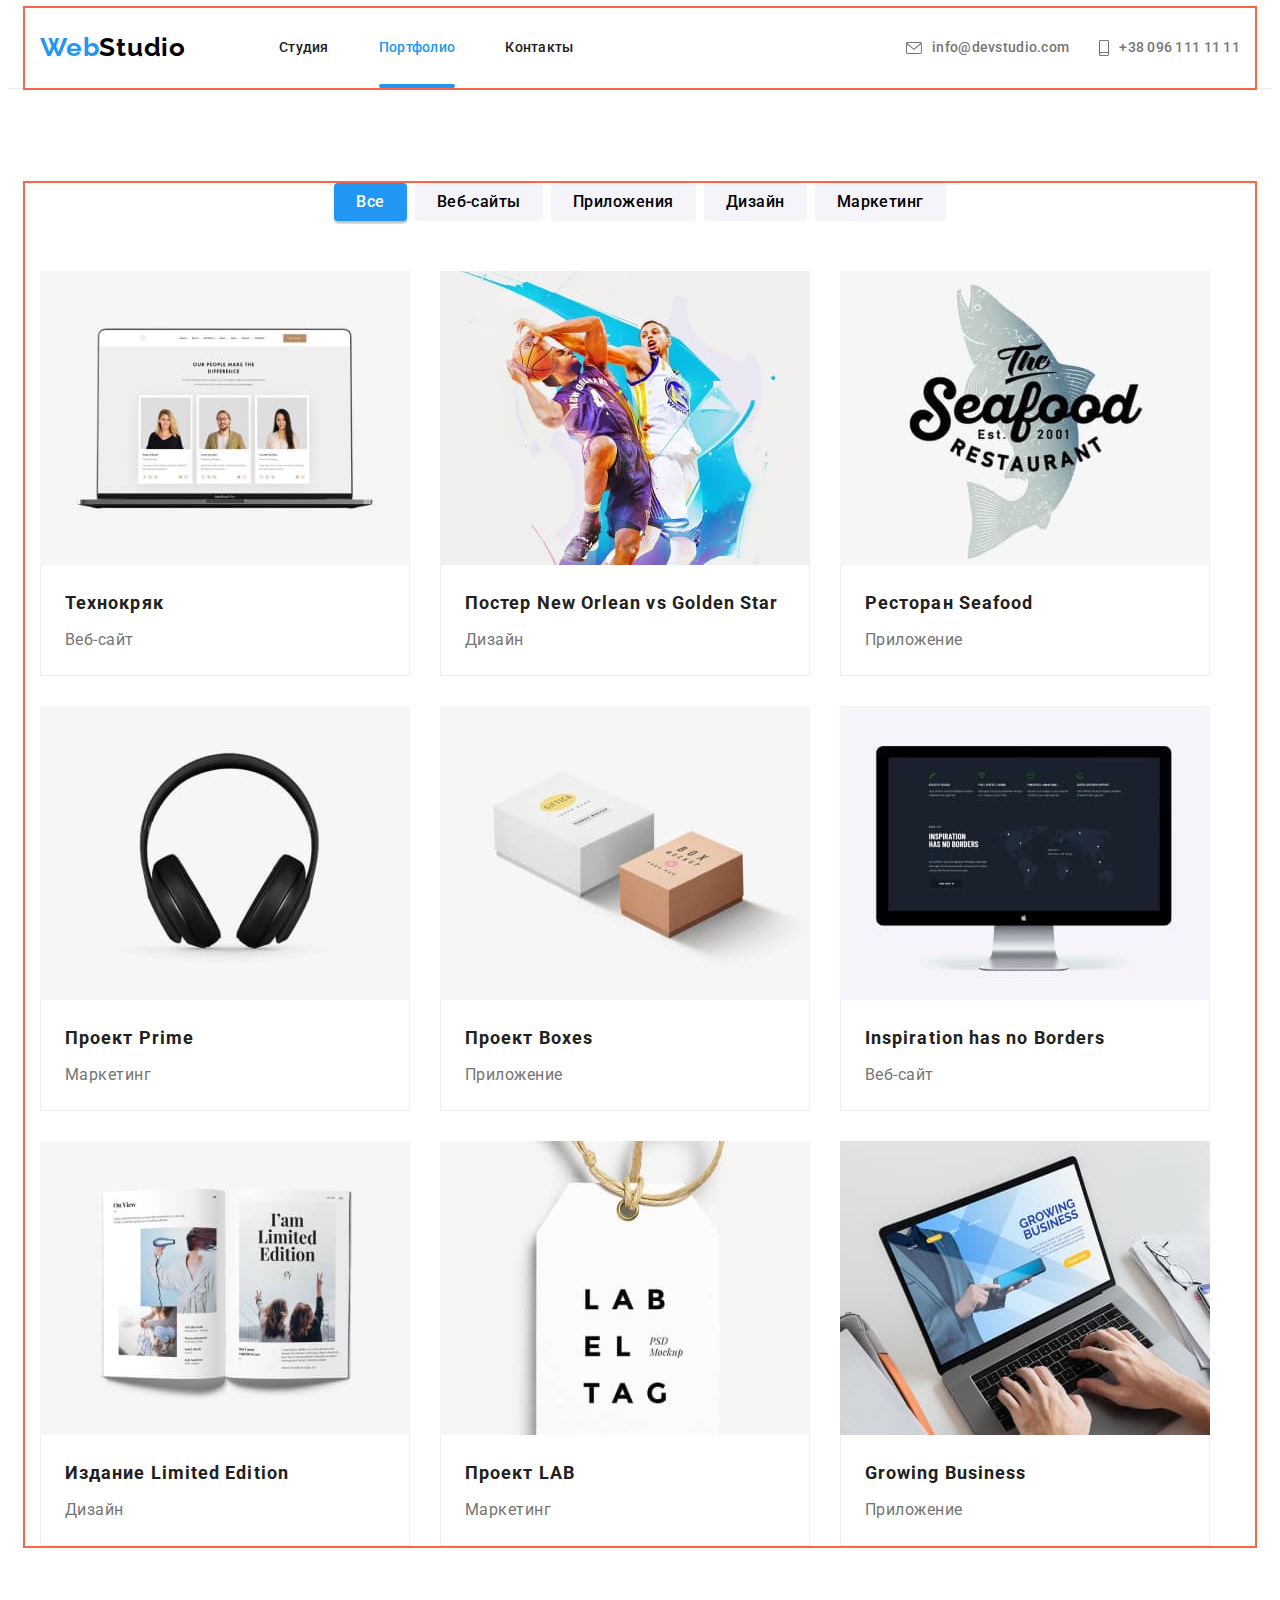
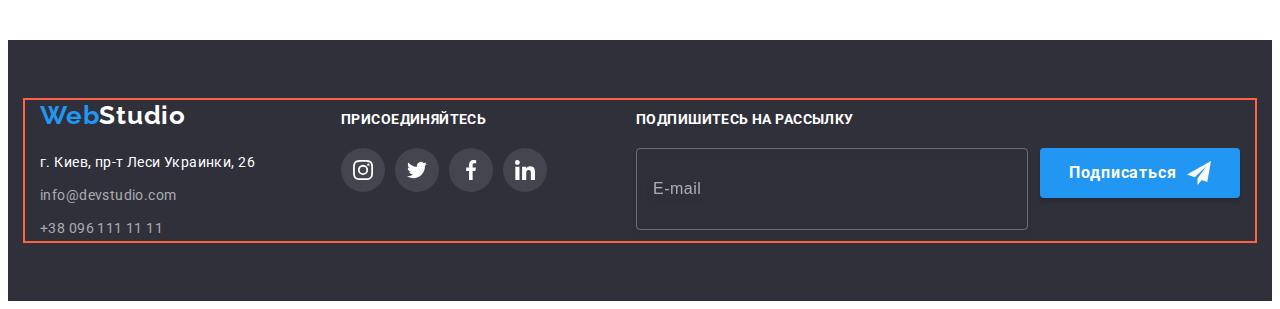
==== portfolio.html @ 54d8fe06 "copy from hw-06" ====
<!DOCTYPE html>
<html lang="ru">
  <head>
    <meta charset="UTF-8" />
    <meta http-equiv="X-UA-Compatible" content="IE=edge" />
    <meta name="viewport" content="width=device-width, initial-scale=1.0" />
    <link rel="preconnect" href="https://fonts.googleapis.com" />
    <link rel="preconnect" href="https://fonts.gstatic.com" crossorigin />
    <link
      href="https://fonts.googleapis.com/css2?family=Raleway:wght@700&family=Roboto:wght@400;500;700;900&display=swap"
      rel="stylesheet"
    />
    <link
      rel="stylesheet"
      href="https://cdnjs.cloudflare.com/ajax/libs/modern-normalize/1.1.0/modern-normalize.min.css"
      integrity="sha512-wpPYUAdjBVSE4KJnH1VR1HeZfpl1ub8YT/NKx4PuQ5NmX2tKuGu6U/JRp5y+Y8XG2tV+wKQpNHVUX03MfMFn9Q=="
      crossorigin="anonymous"
      referrerpolicy="no-referrer"
    />
    <title>Студия</title>
    <link rel="stylesheet" href="./css/styles.css" />
  </head>
  <body>
    <!-- Шапка сторінки-->

    <header class="header">
      <div class="container">
        <a href="./index.html" class="logo link">Web<span class="logo-header">Studio</span></a>
        <nav class="site-nav">
          <ul class="site-nav-list list">
            <li class="site-nav-item">
              <a href="./index.html" class="site-nav-link link">Студия</a>
            </li>
            <li class="site-nav-item">
              <a href="./portfolio.html" class="site-nav-link link current">Портфолио</a>
            </li>
            <li class="site-nav-item">
              <a href="/Контакты" class="site-nav-link link">Контакты</a>
            </li>
          </ul>
        </nav>
        <ul class="adrress-header list">
          <li class="adrress-header-item">
            <a href="mailto:info@devstudio.com" class="adrress-header-link link"
              ><svg class="icon-header" width="16" height="12">
                <use href="./images/icons.svg#icon-envelope"></use></svg
              >info@devstudio.com</a
            >
          </li>
          <li class="adrress-header-item">
            <a href="tel:+380961111111" class="adrress-header-link link"
              ><svg class="icon-header" width="10" height="16">
                <use href="./images/icons.svg#icon-smartphone"></use></svg
              >+38 096 111 11 11</a
            >
          </li>
        </ul>
      </div>
    </header>

    <!-- main -->
    <main>
      <section class="filter">
        <div class="container">
          <h1 class="visually-hidden">Портфолио</h1>
          <ul class="filter-list list">
            <li class="filter-item">
              <button type="button" class="current-btn">Все</button>
            </li>
            <li class="filter-item"><button type="button" class="filter-btn">Веб-сайты</button></li>
            <li class="filter-item">
              <button type="button" class="filter-btn">Приложения</button>
            </li>
            <li class="filter-item"><button type="button" class="filter-btn">Дизайн</button></li>
            <li class="filter-item"><button type="button" class="filter-btn">Маркетинг</button></li>
          </ul>
          <ul class="portfolio-list list">
            <li class="portfolio-item">
              <a href="" class="portfolio-link link">
                <div class="portfolio-thumb">
                  <img
                    src="./images/website-tekhnokryak.jpg"
                    alt="главная страница сайта технокряк"
                    width="370"
                    height="294"
                  />
                  <div class="portfolio-overlay">
                    <p class="portfolio-sub-text">
                      Ресурс предлагает комплексные предложения с разным уровнем функционала и
                      сервисов. Все это позволит посетителю получить исчерпывающие сведения о
                      компании или частном лице.
                    </p>
                  </div>
                </div>
                <div class="poster">
                  <h2 class="portfolio-title">Технокряк</h2>
                  <p class="portfolio-text">Веб-сайт</p>
                </div>
              </a>
            </li>
            <li class="portfolio-item">
              <a href="" class="portfolio-link link">
                <div class="portfolio-thumb">
                  <img
                    src="./images/poster-orlean-vs-golden.jpg"
                    alt="постер игры New Orlean vs Golden Star"
                    width="370"
                    height="294"
                  />
                  <div class="portfolio-overlay">
                    <p class="portfolio-sub-text">
                      Ресурс предлагает комплексные предложения с разным уровнем функционала и
                      сервисов. Все это позволит посетителю получить исчерпывающие сведения о
                      компании или частном лице.
                    </p>
                  </div>
                </div>
                <div class="poster">
                  <h2 class="portfolio-title">
                    Постер <span lang="en">New Orlean vs Golden Star</span>
                  </h2>
                  <p class="portfolio-text">Дизайн</p>
                </div>
              </a>
            </li>
            <li class="portfolio-item">
              <a href="" class="portfolio-link link">
                <div class="portfolio-thumb">
                  <img
                    src="./images/logo-restaurant.jpg"
                    alt="логотип ресторана Seafood"
                    width="370"
                    height="294"
                  />
                  <div class="portfolio-overlay">
                    <p class="portfolio-sub-text">
                      Ресурс предлагает комплексные предложения с разным уровнем функционала и
                      сервисов. Все это позволит посетителю получить исчерпывающие сведения о
                      компании или частном лице.
                    </p>
                  </div>
                </div>
                <div class="poster">
                  <h2 class="portfolio-title">Ресторан <span lang="en">Seafood</span></h2>
                  <p class="portfolio-text">Приложение</p>
                </div>
              </a>
            </li>
            <li class="portfolio-item">
              <a href="" class="portfolio-link link">
                <div class="portfolio-thumb">
                  <img
                    src="./images/logo-prime.jpg"
                    alt="логотип проекта Prime"
                    width="370"
                    height="294"
                  />
                  <div class="portfolio-overlay">
                    <p class="portfolio-sub-text">
                      Ресурс предлагает комплексные предложения с разным уровнем функционала и
                      сервисов. Все это позволит посетителю получить исчерпывающие сведения о
                      компании или частном лице.
                    </p>
                  </div>
                </div>
                <div class="poster">
                  <h2 class="portfolio-title">Проект <span lang="en">Prime</span></h2>
                  <p class="portfolio-text">Маркетинг</p>
                </div>
              </a>
            </li>
            <li class="portfolio-item">
              <a href="" class="portfolio-link link">
                <div class="portfolio-thumb">
                  <img
                    src="./images/project-boxes.jpg"
                    alt="логотип проекта Boxes"
                    width="370"
                    height="294"
                  />
                  <div class="portfolio-overlay">
                    <p class="portfolio-sub-text">
                      Ресурс предлагает комплексные предложения с разным уровнем функционала и
                      сервисов. Все это позволит посетителю получить исчерпывающие сведения о
                      компании или частном лице.
                    </p>
                  </div>
                </div>
                <div class="poster">
                  <h2 class="portfolio-title">Проект <span lang="en">Boxes</span></h2>
                  <p class="portfolio-text">Приложение</p>
                </div>
              </a>
            </li>
            <li class="portfolio-item">
              <a href="" class="portfolio-link link">
                <div class="portfolio-thumb">
                  <img
                    src="./images/website-inspiration.jpg"
                    alt="главная страница сайта Inspiration has no Borders"
                    width="370"
                    height="294"
                  />
                  <div class="portfolio-overlay">
                    <p class="portfolio-sub-text">
                      Ресурс предлагает комплексные предложения с разным уровнем функционала и
                      сервисов. Все это позволит посетителю получить исчерпывающие сведения о
                      компании или частном лице.
                    </p>
                  </div>
                </div>
                <div class="poster">
                  <h2 class="portfolio-title" lang="en">Inspiration has no Borders</h2>
                  <p class="portfolio-text">Веб-сайт</p>
                </div>
              </a>
            </li>
            <li class="portfolio-item">
              <a href="" class="portfolio-link link">
                <div class="portfolio-thumb">
                  <img
                    src="./images/design-limited-edition.jpg"
                    alt="страницы журнала издания Limited Edition"
                    width="370"
                    height="294"
                  />
                  <div class="portfolio-overlay">
                    <p class="portfolio-sub-text">
                      Ресурс предлагает комплексные предложения с разным уровнем функционала и
                      сервисов. Все это позволит посетителю получить исчерпывающие сведения о
                      компании или частном лице.
                    </p>
                  </div>
                </div>
                <div class="poster">
                  <h2 class="portfolio-title">Издание <span lang="en">Limited Edition</span></h2>
                  <p class="portfolio-text">Дизайн</p>
                </div>
              </a>
            </li>
            <li class="portfolio-item">
              <a href="" class="portfolio-link link">
                <div class="portfolio-thumb">
                  <img
                    src="./images/project-lab.jpg"
                    alt="логотип проекта LAB"
                    width="370"
                    height="294"
                  />
                  <div class="portfolio-overlay">
                    <p class="portfolio-sub-text">
                      Ресурс предлагает комплексные предложения с разным уровнем функционала и
                      сервисов. Все это позволит посетителю получить исчерпывающие сведения о
                      компании или частном лице.
                    </p>
                  </div>
                </div>
                <div class="poster">
                  <h2 class="portfolio-title">Проект <span lang="en">LAB</span></h2>
                  <p class="portfolio-text">Маркетинг</p>
                </div>
              </a>
            </li>
            <li class="portfolio-item">
              <a href="" class="portfolio-link link">
                <div class="portfolio-thumb">
                  <img
                    src="./images/growing-business.jpg"
                    alt="постер додатка Growing Business"
                    width="370"
                    height="294"
                  />
                  <div class="portfolio-overlay">
                    <p class="portfolio-sub-text">
                      Ресурс предлагает комплексные предложения с разным уровнем функционала и
                      сервисов. Все это позволит посетителю получить исчерпывающие сведения о
                      компании или частном лице.
                    </p>
                  </div>
                </div>
                <div class="poster">
                  <h2 class="portfolio-title" lang="en">Growing Business</h2>
                  <p class="portfolio-text">Приложение</p>
                </div>
              </a>
            </li>
          </ul>
        </div>
      </section>
    </main>

    <!-- футер -->
    <footer class="footer">
      <div class="container">
        <!-- address -->
        <div>
          <a href="./index.html" class="logo link">Web<span class="logo-footer">Studio</span></a>
          <address class="contacts">
            <ul class="contacts-list list">
              <li class="contacts-item">
                <a
                  href="https://www.google.com.ua/maps/place/%D0%B1%D1%83%D0%BB%D1%8C%D0%B2%D0%B0%D1%80+%D0%9B%D0%B5%D1%81%D1%96+%D0%A3%D0%BA%D1%80%D0%B0%D1%97%D0%BD%D0%BA%D0%B8,+26,+%D0%9A%D0%B8%D1%97%D0%B2,+02000/@50.4265841,30.5361971,17z/data=!4m13!1m7!3m6!1s0x40d4cf0e033ecbe9:0x57a4dffefec77da0!2z0LHRg9C70YzQstCw0YAg0JvQtdGB0ZYg0KPQutGA0LDRl9C90LrQuCwgMjYsINCa0LjRl9CyLCAwMjAwMA!3b1!8m2!3d50.4265807!4d30.5383858!3m4!1s0x40d4cf0e033ecbe9:0x57a4dffefec77da0!8m2!3d50.4265807!4d30.5383858?hl=uk"
                  target="_blank"
                  rel="noopener noreferrer"
                  class="address link"
                  >г. Киев, пр-т Леси Украинки, 26</a
                >
              </li>
              <li class="contacts-item">
                <a href="mailto:info@devstudio.com" class="footer-contacts link"
                  >info@devstudio.com</a
                >
              </li>
              <li class="contacts-item">
                <a href="tel:+380961111111" class="footer-contacts link">+38 096 111 11 11</a>
              </li>
            </ul>
          </address>
        </div>
        <!-- social -->
        <div class="social">
          <p class="social-title">присоединяйтесь</p>
          <ul class="social-list list">
            <li class="social-list-item">
              <a href="" class="social-link link">
                <svg class="social-icon" width="20" height="20">
                  <use href="./images/icons.svg#icon-instagram"></use>
                </svg>
              </a>
            </li>
            <li class="social-list-item">
              <a href="" class="social-link link"
                ><svg class="social-icon" width="20" height="20">
                  <use href="./images/icons.svg#icon-twitter"></use></svg
              ></a>
            </li>
            <li class="social-list-item">
              <a href="" class="social-link link"
                ><svg class="social-icon" width="20" height="20">
                  <use href="./images/icons.svg#icon-facebook"></use></svg
              ></a>
            </li>
            <li class="social-list-item">
              <a href="" class="social-link link"
                ><svg class="social-icon" width="20" height="20">
                  <use href="./images/icons.svg#icon-linkedin"></use></svg
              ></a>
            </li>
          </ul>
        </div>
        <!-- subscribe -->
        <div class="subscribe">
          <p class="subscribe-title">Подпишитесь на рассылку</p>
          <form class="subscribe-form js-speaker-form">
            <label>
              <input
                class="subscribe-input"
                type="email"
                name="mail"
                placeholder="E-mail"
                required
              />
            </label>
            <button type="submit" class="subscribe-btn">
              Подписаться
              <svg class="icon" width="24" height="24">
                <use href="./images/icons.svg#icon-send"></use>
              </svg>
            </button>
          </form>
        </div>
      </div>
    </footer>
  </body>
</html>
---- css/styles.css ----
:root {
  --accent-color: #2196f3;
  --primary-text-color: #212121;
  --secondary-text-color: #757575;
  --address-footer-color: rgba(255, 255, 255, 0.6);
  --title-bg-color: #ffffff;
  --logo-color: #afb1b8;
  --secondary-bgc-btn: #188ce8;
  --function-cubic: cubic-bezier(0.4, 0, 0.2, 1);
}

p,
h1,
h2,
h3,
h4,
h5,
h6 {
  margin: 0;
}

ul {
  margin: 0;
  padding-left: 0;
}

body {
  font-family: Roboto, sans-serif;
  color: var(--primary-text-color);
  background-color: var(--title-bg-color);
}

textarea {
  resize: none;
}

.link {
  text-decoration: none;
}

.list {
  list-style: none;
}

.visually-hidden {
  position: absolute;
  white-space: nowrap;
  width: 1px;
  height: 1px;
  overflow: hidden;
  border: 0;
  padding: 0;
  clip: rect(0 0 0 0);
  clip-path: inset(50%);
  margin: -1px;
}

/* ------Container------- */

.container {
  margin-left: auto;
  margin-right: auto;
  padding-left: 15px;
  padding-right: 15px;
  width: 1200px;
  outline: 2px solid tomato;
}
/* ------Header----- */

.header {
  border-bottom: 1px solid #ececec;
}

.header .container {
  display: flex;
  align-items: center;
}

.logo {
  margin-right: 93px;
  padding-top: 24px;
  padding-bottom: 25px;

  color: var(--accent-color);
  font-family: 'Raleway', sans-serif;
  font-weight: 700;
  font-size: 26px;
  line-height: 1.19;
  letter-spacing: 0.03em;
}

.logo-header {
  color: #000000;
}

.site-nav-list {
  display: flex;
}

.site-nav-item:not(:last-child) {
  margin-right: 50px;
}

.site-nav-link,
.adrress-header-link {
  display: block;
  padding-top: 32px;
  padding-bottom: 32px;

  transition: color 250ms var(--function-cubic);

  color: var(--primary-tex-color);
  font-weight: 500;
  font-size: 14px;
  line-height: 1.14;
  letter-spacing: 0.02em;
}

.site-nav-link:hover,
.site-nav-link:focus {
  color: var(--accent-color);
}

.site-nav-link.current {
  color: var(--accent-color);
}

.current {
  position: relative;
}

.current::after {
  content: '';
  display: block;
  position: absolute;
  bottom: 0;
  width: 100%;
  height: 4px;
  background-color: var(--accent-color);
  border-radius: 2px;
}

.adrress-header {
  display: flex;
  margin-left: auto;
}

.adrress-header-item {
  color: var(--secondary-text-color);
}

.adrress-header-item + .adrress-header-item {
  margin-left: 30px;
}

.adrress-header-link {
  display: flex;
  align-items: center;
  color: var(--secondary-text-color);
}

.adrress-header-link:hover,
.adrress-header-link:focus {
  color: var(--accent-color);
}

.icon-header {
  margin-right: 10px;
  fill: currentColor;
}

/* -------Hero------- */

.hero {
  margin-left: auto;
  margin-right: auto;
  padding-top: 200px;
  padding-bottom: 200px;
  max-width: 1600px;

  background-color: #c4c4c4;
  background-image: linear-gradient(rgba(47, 48, 58, 0.4), rgba(47, 48, 58, 0.4)),
    url(../images/banner-hero.jpg);
  background-repeat: no-repeat;
  background-position: center;
  text-align: center;
}

.hero-title {
  max-width: 696px;
  margin-bottom: 30px;
  margin-left: auto;
  margin-right: auto;

  color: var(--title-bg-color);
  font-weight: 900;
  font-size: 44px;
  line-height: 1.36;
  letter-spacing: 0.06em;
  text-transform: uppercase;
}

.hero-btn,
.subscribe-btn,
.send-btn {
  display: flex;
  align-items: center;
  justify-content: center;
  min-width: 200px;
  height: 50px;
  margin: 0 auto;

  transition: background-color 250ms var(--function-cubic);
  font-family: inherit;
  cursor: pointer;
  font-weight: 700;
  font-size: 16px;
  line-height: 1.88;
  letter-spacing: 0.06em;
  text-align: center;

  color: var(--title-bg-color);
  background-color: var(--accent-color);
  box-shadow: 0px 4px 4px rgba(0, 0, 0, 0.15);
  border: 0;
  border-radius: 4px;
  border-color: transparent;
}

.hero-btn:hover,
.hero-btn:focus,
.subscribe-btn:hover,
.subscribe-btn:focus,
.send-btn:hover,
.send-btn:focus {
  background-color: var(--secondary-bgc-btn);
}

/* ------specialty------- */

.specialty {
  padding-top: 94px;
  padding-bottom: 94px;
}

.specialty-list {
  display: flex;
}

.specialty-item {
  width: calc((100%-90px) / 4);
  margin-right: 30px;
}

.specialty-item:last-child {
  margin-right: 0;
}

.speciality-bg {
  display: flex;
  align-items: center;
  justify-content: center;
  margin-bottom: 30px;

  width: 100%;
  height: 120px;
  background-color: #f5f4fa;
  border-radius: 4px;
}

.specialty-title {
  margin-bottom: 10px;

  font-size: 14px;
  line-height: 1.14;
  letter-spacing: 0.03em;
  text-transform: uppercase;
}

.specialty-text {
  font-size: 14px;
  line-height: 1.71;
  letter-spacing: 0.03em;
  color: var(--secondary-text-color);
}

/* ---------our work------- */

.our-work {
  padding-bottom: 94px;
}

.our-work-title {
  margin-bottom: 50px;
  margin-left: auto;
  margin-right: auto;

  font-size: 36px;
  line-height: 1.17;
  letter-spacing: 0.03em;
  text-align: center;
}

.our-work-list {
  display: flex;
}

.our-work-list img {
  display: block;
  max-width: 100%;
  height: auto;
}

.our-work-item:not(:last-child) {
  margin-right: 30px;
}

.our-work-thumb {
  position: relative;
}

.our-work-sub-title {
  position: absolute;
  display: flex;
  align-items: center;
  justify-content: center;
  width: 100%;
  height: 70px;
  bottom: 0;
  left: 0;

  font-size: 14px;
  line-height: 1.14;
  text-align: center;
  letter-spacing: 0.03em;
  text-transform: uppercase;
  background-color: rgba(47, 48, 58, 0.8);
  color: var(--title-bg-color);
}

/* ---------team--------- */

.team {
  padding-top: 94px;
  padding-bottom: 94px;

  background-color: #f5f4fa;
  text-align: center;
}

.team-title {
  margin-left: auto;
  margin-right: auto;
  margin-bottom: 50px;

  font-size: 36px;
  line-height: 1.17;
  letter-spacing: 0.03em;
}

.team-list {
  display: flex;
}

.team-list img {
  display: block;
  max-width: 100%;
  height: auto;
}

.team-item {
  width: calc((100%-90px) / 4);
  margin-right: 30px;

  background-color: var(--title-bg-color);
  box-shadow: 0px 1px 3px rgba(0, 0, 0, 0.12), 0px 1px 1px rgba(0, 0, 0, 0.14),
    0px 2px 1px rgba(0, 0, 0, 0.2);
  border-radius: 0px 0px 4px 4px;
}

.team-item:last-child {
  margin-right: 0;
}

.team-name {
  margin-bottom: 10px;

  font-weight: 500;
  font-size: 16px;
  line-height: 1.19;
  letter-spacing: 0.03em;
}

.team-specialty {
  margin-bottom: 16px;

  color: var(--secondary-text-color);
  font-size: 16px;
  line-height: 1.19;
  letter-spacing: 0.03em;
}

.name-specialty {
  padding: 30px 32px;
}

.teams-soc-list {
  display: flex;
  justify-content: center;
}

.teams-soc-item {
  width: 44px;
  height: 44px;
  margin-right: 10px;
}

.teams-soc-item:last-child {
  margin-right: 0;
}

.teams-soc-link {
  display: flex;
  align-items: center;
  justify-content: center;
  width: 100%;
  height: 100%;
  transition: background-color 250ms var(--function-cubic), color 250ms var(--function-cubic);

  background-color: var(--title-bg-color);
  color: var(--logo-color);
  border-radius: 50%;
}

.teams-soc-icon {
  fill: currentColor;
}

.teams-soc-link:hover,
.teams-soc-link:focus {
  background-color: var(--accent-color);
  color: var(--title-bg-color);
}

/* --------clients--------- */

.clients {
  padding-top: 94px;
  padding-bottom: 94px;
}

.clients-title {
  margin-bottom: 50px;

  font-size: 36px;
  line-height: 1.17;
  text-align: center;
  letter-spacing: 0.03em;
}

.clients-list {
  display: flex;
}

.clients-item {
  width: calc((100%-150px) / 6);
  height: 92px;
}

.clients-item:not(:last-child) {
  margin-right: 30px;
}

.clients-link {
  display: flex;
  align-items: center;
  justify-content: center;
  width: 100%;
  height: 100%;
  transition: color 250ms var(--function-cubic), border 250ms var(--function-cubic);

  outline: transparent;
  color: var(--logo-color);
  border: 1px solid var(--logo-color);
  border-radius: 4px;
}

.clients-link:hover,
.clients-link:focus {
  color: var(--accent-color);
  border: 1px solid var(--accent-color);
}

.clients-logo {
  fill: currentColor;
}

/* -------footer------ */

.footer {
  padding-top: 60px;
  padding-bottom: 60px;

  background-color: #2f303a;
}

.footer .logo {
  display: block;
  padding-top: 0;
  padding-bottom: 0;
  margin-right: 0;
  margin-bottom: 20px;
}

.logo-footer {
  color: var(--title-bg-color);
}

.contacts {
  font-style: normal;
}

.contacts-item:not(:last-child) {
  margin-bottom: 9px;
}

.address {
  display: block;
  width: 231px;

  color: var(--title-bg-color);
  font-size: 14px;
  line-height: 1.71;
  letter-spacing: 0.03em;
}

.footer-contacts {
  color: var(--address-footer-color);
  font-size: 14px;
  line-height: 1.71;
  letter-spacing: 0.03em;
}

.contacts .link {
  transition: color 250ms var(--function-cubic);
}

.contacts .link:hover,
.contacts .link:focus {
  color: var(--accent-color);
}

.footer .container {
  display: flex;
  align-items: baseline;
}

.social {
  margin-left: 70px;
}

.social-title {
  margin-bottom: 20px;
  font-weight: 700;
  font-size: 14px;
  line-height: 1.14;
  letter-spacing: 0.03em;
  text-transform: uppercase;
  color: var(--title-bg-color);
}

.social-list {
  display: flex;
}

.social-list-item {
  width: 44px;
  height: 44px;
  margin-right: 10px;
}

.social-list-item:last-child {
  margin-right: 0;
}

.social-link {
  display: flex;
  align-items: center;
  justify-content: center;
  width: 100%;
  height: 100%;
  transition: background-color 250ms var(--function-cubic);

  background-color: rgba(255, 255, 255, 0.1);
  color: var(--title-bg-color);
  border-radius: 50%;
}

.social-icon {
  fill: currentColor;
}

.social-link:hover,
.social-link:focus {
  background-color: var(--accent-color);
}

.subscribe {
  margin-left: auto;
}

.subscribe-form {
  display: flex;
}

.subscribe-title {
  margin-bottom: 20px;

  font-weight: 700;
  font-size: 14px;
  line-height: 1.14;
  letter-spacing: 0.03em;
  text-transform: uppercase;
  color: var(--title-bg-color);
}

.subscribe-input {
  padding: 15px 16px;
  width: 358px;
  height: 50px;

  transition: border-color 250ms var(--function-cubic);
  color: #ffffff;
  background-color: transparent;
  border: 1px solid rgba(255, 255, 255, 0.3);
  filter: drop-shadow(0px 4px 4px rgba(0, 0, 0, 0.15));
  border-radius: 4px;
  outline: transparent;
}

.subscribe-input:focus {
  border-color: var(--accent-color);
}

.subscribe-input::placeholder {
  font-size: 16px;
  line-height: 1.25;
  letter-spacing: 0.03em;

  color: rgba(255, 255, 255, 0.6);
}

.subscribe-btn .icon {
  margin-left: 10px;
}

.subscribe-btn {
  margin-left: 12px;
}

/* -------modal---------- */

.backdrop {
  position: fixed;
  top: 0;
  left: 0;
  padding: 40px;

  width: 100%;
  height: 100%;

  background: rgba(0, 0, 0, 0.2);
  transition: opacity 250ms var(--function-cubic), visibility 250ms var(--function-cubic);
}

.backdrop.is-hidden .modal {
  transform: translate(-50%, -50%) scale(1.25);
}

.backdrop.is-hidden {
  opacity: 0;
  pointer-events: none;
  visibility: hidden;
}

.modal {
  position: absolute;
  padding: 40px;
  top: 50%;
  left: 50%;
  transform: translate(-50%, -50%) scale(1);

  width: 528px;
  min-height: 581px;

  background: var(--title-bg-color);
  box-shadow: 0px 1px 3px rgba(0, 0, 0, 0.12), 0px 1px 1px rgba(0, 0, 0, 0.14),
    0px 2px 1px rgba(0, 0, 0, 0.2);
  border-radius: 4px;

  transition: transform 250ms var(--function-cubic);
}

.modal-close-btn {
  position: absolute;
  display: flex;
  align-items: center;
  justify-content: center;
  right: 8px;
  top: 8px;
  padding: 0;

  width: 30px;
  height: 30px;
  transition: color 250ms var(--function-cubic);

  cursor: pointer;
  background-color: var(--title-bg-color);
  border: 1px solid rgba(0, 0, 0, 0.1);
  border-radius: 50%;
}

.modal-close-btn:hover,
.modal-close-btn:focus {
  color: var(--accent-color);
}

.modal-close-icon {
  fill: currentColor;
}

.modal-title {
  margin-bottom: 12px;

  font-weight: 700;
  font-size: 20px;
  line-height: 1.15;
  text-align: center;
  letter-spacing: 0.03em;

  color: var(--primary-text-color);
}

.input-wrap {
  position: relative;
}

.form-field {
  margin-bottom: 10px;
}

.form-field label,
.form-field-comment label {
  display: block;
  margin-bottom: 4px;

  font-size: 12px;
  line-height: 1.17;
  letter-spacing: 0.01em;
  color: var(--secondary-text-color);
}

.form-field input,
.form-field-comment input {
  margin: 0;
  padding: 12px 42px;
  width: 100%;
  height: 40px;

  transition: border-color 250ms var(--function-cubic);

  border: 1px solid rgba(33, 33, 33, 0.2);
  border-radius: 4px;
  outline: transparent;
}

.form-field input:focus,
.form-field input:focus + .modal-icon {
  border-color: var(--accent-color);
  fill: var(--accent-color);
}

.modal-icon {
  position: absolute;
  top: 50%;
  left: 12px;
  transform: translateY(-50%);

  transition: fill 250ms var(--function-cubic);
  fill: currentColor;
  pointer-events: none;
}

.form-field-comment textarea {
  padding: 12px 16px;
  width: 100%;
  height: 120px;
  margin-bottom: 0;

  transition: border-color 250ms var(--function-cubic);
  border: 1px solid rgba(33, 33, 33, 0.2);
  border-radius: 4px;
  outline: transparent;
}

.form-field-comment textarea:focus {
  border-color: var(--accent-color);
}

.form-field-comment textarea::placeholder {
  font-size: 12px;
  line-height: 1.17;
  letter-spacing: 0.01em;
  color: rgba(117, 117, 117, 0.5);
}

.accept {
  margin-top: 20px;
}

.accept-label {
  display: flex;
  align-items: center;
  justify-content: center;

  font-size: 14px;
  line-height: 1.71;
  letter-spacing: 0.03em;
  color: var(--secondary-text-color);
}

.accept-label a {
  color: var(--accent-color);
}

.accept-label span {
  display: flex;
  align-items: center;
  justify-content: center;
  margin-right: 8px;
  width: 16px;
  height: 15px;

  transition: border-color 250ms var(--function-cubic), background-color 250ms var(--function-cubic);

  border: 2px solid var(--primary-text-color);
  border-radius: 4px;
}

.accept-label span:hover,
.accept-checkbox:focus + .accept-label span {
  border-color: var(--accent-color);
}

.accept-icon {
  transition: fill 250ms var(--function-cubic);
  fill: transparent;
}

.accept-checkbox:checked + .accept-label span {
  background-color: var(--accent-color);
  border: none;
}

.accept-checkbox:checked + .accept-label .accept-icon {
  fill: var(--title-bg-color);
}

.send-btn {
  margin-top: 30px;
}

/* ------portfolio------- */

.filter {
  padding-top: 94px;
  padding-bottom: 94px;
}

.current-btn {
  padding: 6px 22px;
  font-family: inherit;
  cursor: pointer;
  font-weight: 500;
  font-size: 16px;
  line-height: 1.62;
  letter-spacing: 0.03em;
  color: var(--title-bg-color);
  background-color: var(--accent-color);
  box-shadow: 0px 3px 1px rgba(0, 0, 0, 0.1), 0px 1px 2px rgba(0, 0, 0, 0.08),
    0px 2px 2px rgba(0, 0, 0, 0.12);
  border-radius: 4px;
  border: 0;
  border-color: transparent;
}

.filter-btn {
  padding: 6px 22px;
  display: block;
  font-family: inherit;
  cursor: pointer;
  transition: background-color 250ms var(--function-cubic), color 250ms var(--function-cubic),
    box-shadow 250ms var(--function-cubic);

  font-weight: 500;
  font-size: 16px;
  line-height: 1.62;
  letter-spacing: 0.03em;
  background-color: #f5f4fa;

  border-radius: 4px;
  border: 0;
}

.filter-list {
  display: flex;
  justify-content: center;
  margin-bottom: 50px;
}

.filter-item:not(:last-child) {
  margin-right: 8px;
}

.filter-btn:hover,
.filter-btn:focus {
  color: #ffffff;
  background-color: var(--accent-color);
  box-shadow: 0px 3px 1px rgba(0, 0, 0, 0.1), 0px 1px 2px rgba(0, 0, 0, 0.08),
    0px 2px 2px rgba(0, 0, 0, 0.12);
}

.portfolio-list {
  display: flex;
  flex-wrap: wrap;
}

.portfolio-list img {
  display: block;
  max-width: 100%;
  height: auto;
}

.portfolio-item {
  width: 370px;
  margin-right: 30px;
  margin-bottom: 30px;
}

.portfolio-item:nth-child(3n) {
  margin-right: 0;
}

.portfolio-item:nth-last-child(-n + 3) {
  margin-bottom: 0;
}

.portfolio-link {
  display: block;
  transition: box-shadow 250ms var(--function-cubic);
  outline: transparent;
}

.portfolio-link:hover,
.portfolio-link:focus {
  box-shadow: 0px 1px 1px rgba(0, 0, 0, 0.12), 0px 4px 4px rgba(0, 0, 0, 0.06),
    1px 4px 6px rgba(0, 0, 0, 0.16);
}

.poster {
  padding: 20px 24px;
  border: 1px solid #eeeeee;
  border-top: 0;
}

.portfolio-title {
  margin-bottom: 4px;

  color: var(--primary-text-color);
  font-size: 18px;
  line-height: 2;
  letter-spacing: 0.06em;
}

.portfolio-text {
  color: var(--secondary-text-color);
  font-size: 16px;
  line-height: 1.88;
  letter-spacing: 0.03em;
}

.portfolio-thumb {
  position: relative;
  overflow: hidden;
}

.portfolio-overlay {
  position: absolute;
  top: 0;
  left: 0;
  width: 100%;
  height: 100%;

  transform: translateY(100%);
  transition: opacity 250ms var(--function-cubic), transform 250ms var(--function-cubic);
  background-color: rgba(33, 150, 243, 0.9);
  opacity: 0;
}

.portfolio-link:hover .portfolio-overlay,
.portfolio-link:focus .portfolio-overlay {
  opacity: 1;
  transform: translateY(0);
}

.portfolio-sub-text {
  position: absolute;
  top: 0;
  left: 0;
  padding: 63px 24px;
  transition: opacity 250ms var(--function-cubic);

  font-size: 18px;
  line-height: 1.56;
  letter-spacing: 0.03em;
  color: var(--title-bg-color);
  overflow: auto;
}
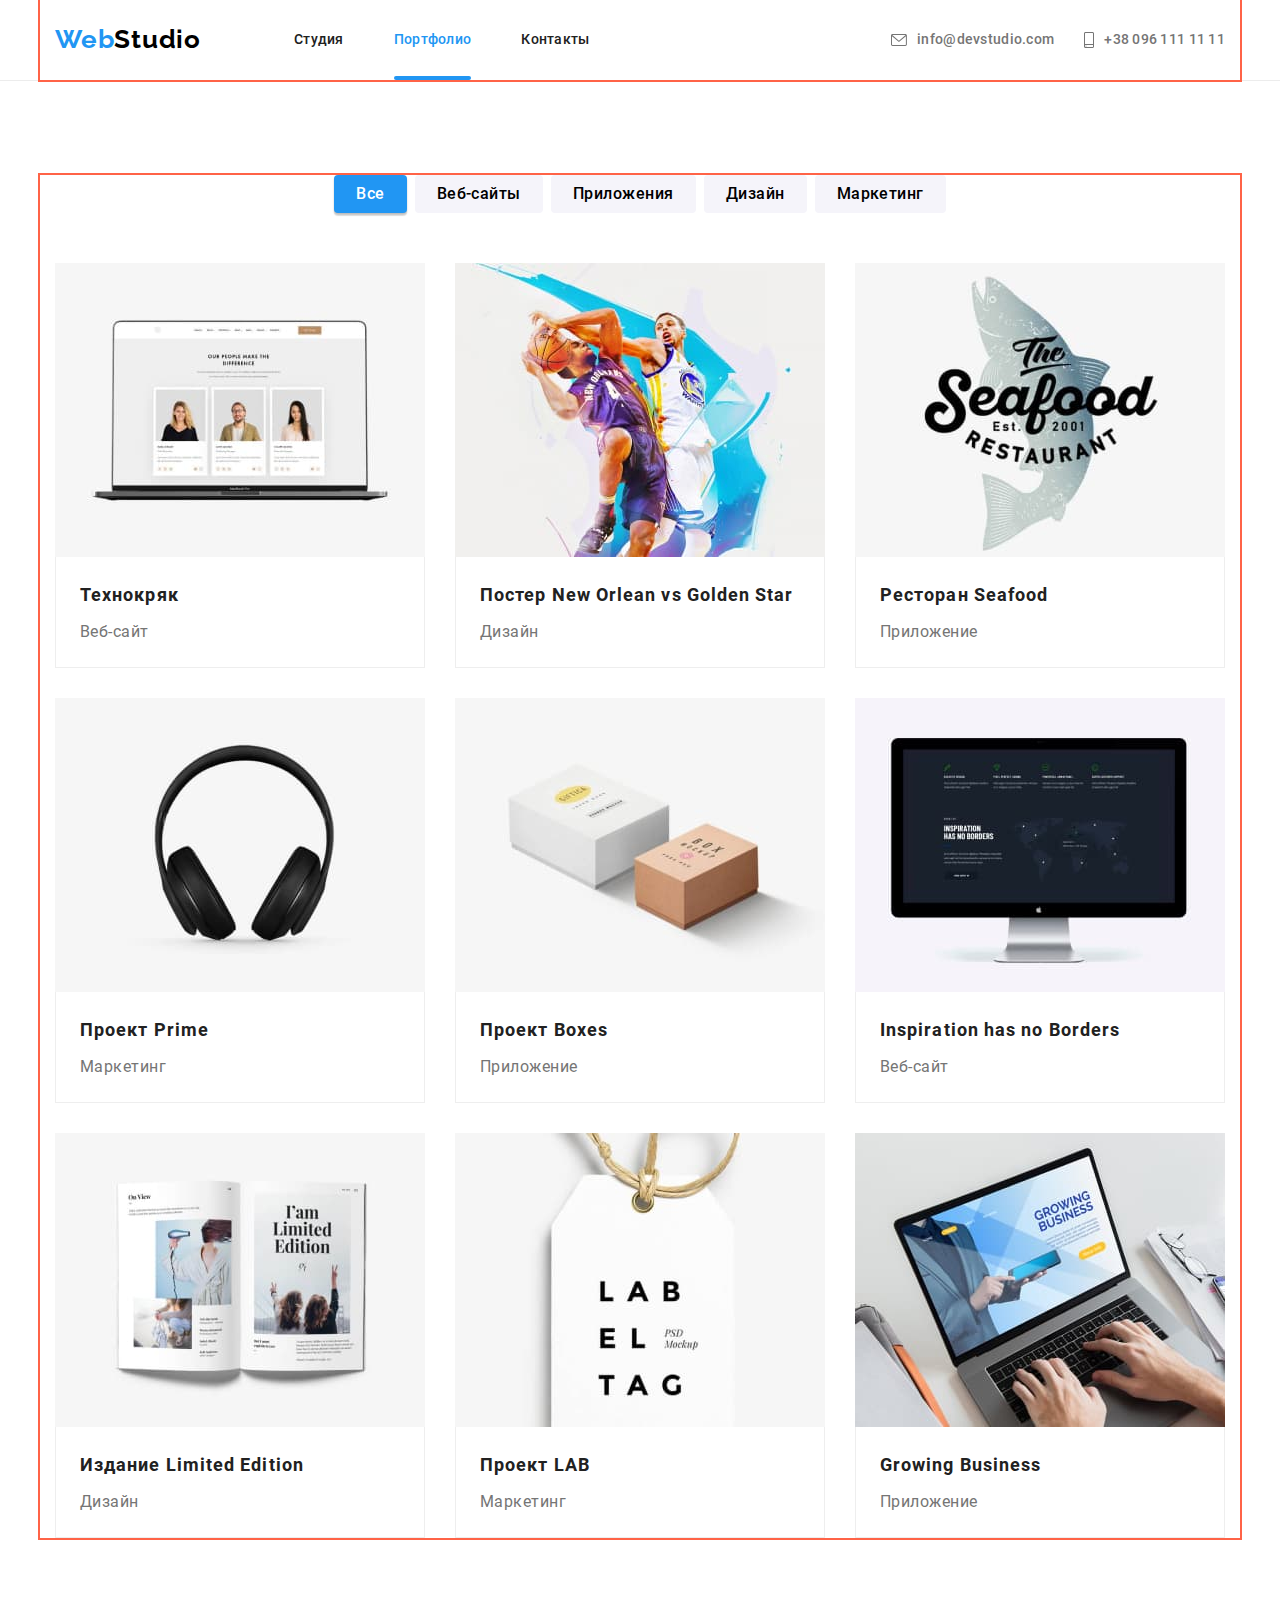
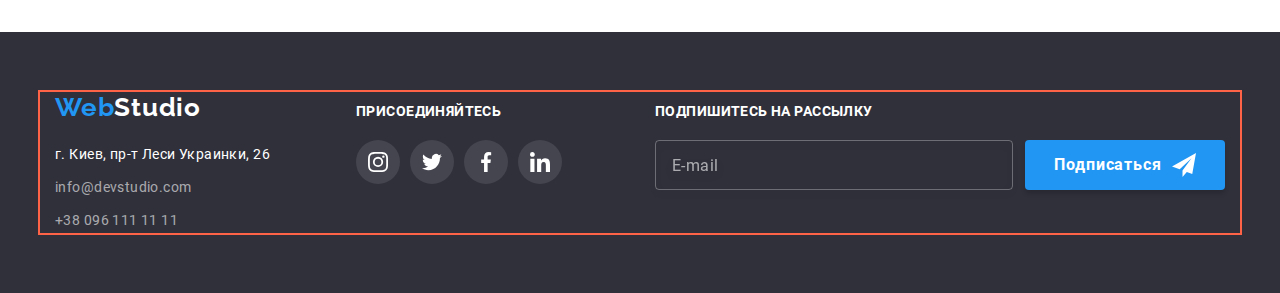
==== commit 51a07fb8: "add fonts" ====
--- a/portfolio.html
+++ b/portfolio.html
@@ -4,21 +4,21 @@
     <meta charset="UTF-8" />
     <meta http-equiv="X-UA-Compatible" content="IE=edge" />
     <meta name="viewport" content="width=device-width, initial-scale=1.0" />
-    <link rel="preconnect" href="https://fonts.googleapis.com" />
+    <!-- <link rel="preconnect" href="https://fonts.googleapis.com" />
     <link rel="preconnect" href="https://fonts.gstatic.com" crossorigin />
     <link
       href="https://fonts.googleapis.com/css2?family=Raleway:wght@700&family=Roboto:wght@400;500;700;900&display=swap"
       rel="stylesheet"
-    />
-    <link
+    /> -->
+    <!-- <link
       rel="stylesheet"
       href="https://cdnjs.cloudflare.com/ajax/libs/modern-normalize/1.1.0/modern-normalize.min.css"
       integrity="sha512-wpPYUAdjBVSE4KJnH1VR1HeZfpl1ub8YT/NKx4PuQ5NmX2tKuGu6U/JRp5y+Y8XG2tV+wKQpNHVUX03MfMFn9Q=="
       crossorigin="anonymous"
       referrerpolicy="no-referrer"
-    />
+    /> -->
     <title>Студия</title>
-    <link rel="stylesheet" href="./css/styles.css" />
+    <link rel="stylesheet" href="./css/main.min.css" />
   </head>
   <body>
     <!-- Шапка сторінки-->
--- a/css/main.min.css
+++ b/css/main.min.css
@@ -0,0 +1 @@
+/*! modern-normalize v1.1.0 | MIT License | https://github.com/sindresorhus/modern-normalize */*,::after,::before{box-sizing:border-box}html{-moz-tab-size:4;tab-size:4}html{line-height:1.15;-webkit-text-size-adjust:100%}body{margin:0}body{font-family:system-ui,-apple-system,"Segoe UI",Roboto,Helvetica,Arial,sans-serif,"Apple Color Emoji","Segoe UI Emoji"}hr{height:0;color:inherit}abbr[title]{text-decoration:underline dotted}b,strong{font-weight:bolder}code,kbd,pre,samp{font-family:ui-monospace,SFMono-Regular,Consolas,"Liberation Mono",Menlo,monospace;font-size:1em}small{font-size:80%}sub,sup{font-size:75%;line-height:0;position:relative;vertical-align:baseline}sub{bottom:-0.25em}sup{top:-0.5em}table{text-indent:0;border-color:inherit}button,input,optgroup,select,textarea{font-family:inherit;font-size:100%;line-height:1.15;margin:0}button,select{text-transform:none}[type=button],[type=reset],[type=submit],button{-webkit-appearance:button}::-moz-focus-inner{border-style:none;padding:0}:-moz-focusring{outline:1px dotted ButtonText}:-moz-ui-invalid{box-shadow:none}legend{padding:0}progress{vertical-align:baseline}::-webkit-inner-spin-button,::-webkit-outer-spin-button{height:auto}[type=search]{-webkit-appearance:textfield;outline-offset:-2px}::-webkit-search-decoration{-webkit-appearance:none}::-webkit-file-upload-button{-webkit-appearance:button;font:inherit}summary{display:list-item}p,h1,h2,h3,h4,h5,h6{margin:0}ul{margin:0;padding-left:0}textarea{resize:none}img{display:block}button{cursor:pointer;padding:0}.link{text-decoration:none}.list{list-style:none}:root{--accent-color: #2196f3;--primary-text-color: #212121;--secondary-text-color: #757575;--address-footer-color: rgba(255, 255, 255, 0.6);--title-color: #ffffff;--bg-color: #ffffff;--logo-color: #afb1b8;--secondary-bgc-btn: #188ce8;--function-cubic: cubic-bezier(0.4, 0, 0.2, 1)}body{font-family:Roboto,sans-serif;color:var(--primary-text-color);background-color:var(--bg-color)}@font-face{font-family:"Raleway";font-style:normal;font-weight:400;src:url("../fonts/raleway-v27-latin-regular.eot");src:local(""),url("../fonts/raleway-v27-latin-regular.eot?#iefix") format("embedded-opentype"),url("../fonts/raleway-v27-latin-regular.woff2") format("woff2"),url("../fonts/raleway-v27-latin-regular.woff") format("woff"),url("../fonts/raleway-v27-latin-regular.ttf") format("truetype"),url("../fonts/raleway-v27-latin-regular.svg#Raleway") format("svg")}@font-face{font-family:"Raleway";font-style:normal;font-weight:700;src:url("../fonts/raleway-v27-latin-700.eot");src:local(""),url("../fonts/raleway-v27-latin-700.eot?#iefix") format("embedded-opentype"),url("../fonts/raleway-v27-latin-700.woff2") format("woff2"),url("../fonts/raleway-v27-latin-700.woff") format("woff"),url("../fonts/raleway-v27-latin-700.ttf") format("truetype"),url("../fonts/raleway-v27-latin-700.svg#Raleway") format("svg")}@font-face{font-family:"Roboto";font-style:normal;font-weight:400;src:url("../fonts/roboto-v30-latin_cyrillic-regular.eot");src:local(""),url("../fonts/roboto-v30-latin_cyrillic-regular.eot?#iefix") format("embedded-opentype"),url("../fonts/roboto-v30-latin_cyrillic-regular.woff2") format("woff2"),url("../fonts/roboto-v30-latin_cyrillic-regular.woff") format("woff"),url("../fonts/roboto-v30-latin_cyrillic-regular.ttf") format("truetype"),url("../fonts/roboto-v30-latin_cyrillic-regular.svg#Roboto") format("svg")}@font-face{font-family:"Roboto";font-style:normal;font-weight:500;src:url("../fonts/roboto-v30-latin_cyrillic-500.eot");src:local(""),url("../fonts/roboto-v30-latin_cyrillic-500.eot?#iefix") format("embedded-opentype"),url("../fonts/roboto-v30-latin_cyrillic-500.woff2") format("woff2"),url("../fonts/roboto-v30-latin_cyrillic-500.woff") format("woff"),url("../fonts/roboto-v30-latin_cyrillic-500.ttf") format("truetype"),url("../fonts/roboto-v30-latin_cyrillic-500.svg#Roboto") format("svg")}@font-face{font-family:"Roboto";font-style:normal;font-weight:700;src:url("../fonts/roboto-v30-latin_cyrillic-700.eot");src:local(""),url("../fonts/roboto-v30-latin_cyrillic-700.eot?#iefix") format("embedded-opentype"),url("../fonts/roboto-v30-latin_cyrillic-700.woff2") format("woff2"),url("../fonts/roboto-v30-latin_cyrillic-700.woff") format("woff"),url("../fonts/roboto-v30-latin_cyrillic-700.ttf") format("truetype"),url("../fonts/roboto-v30-latin_cyrillic-700.svg#Roboto") format("svg")}@font-face{font-family:"Roboto";font-style:normal;font-weight:900;src:url("../fonts/roboto-v30-latin_cyrillic-900.eot");src:local(""),url("../fonts/roboto-v30-latin_cyrillic-900.eot?#iefix") format("embedded-opentype"),url("../fonts/roboto-v30-latin_cyrillic-900.woff2") format("woff2"),url("../fonts/roboto-v30-latin_cyrillic-900.woff") format("woff"),url("../fonts/roboto-v30-latin_cyrillic-900.ttf") format("truetype"),url("../fonts/roboto-v30-latin_cyrillic-900.svg#Roboto") format("svg")}.container{margin-left:auto;margin-right:auto;padding-left:15px;padding-right:15px;width:1200px;outline:2px solid tomato}.visually-hidden{position:absolute;white-space:nowrap;width:1px;height:1px;overflow:hidden;border:0;padding:0;clip:rect(0 0 0 0);clip-path:inset(50%);margin:-1px}.header{border-bottom:1px solid #ececec}.header .container{display:flex;align-items:center}.logo{margin-right:93px;padding-top:24px;padding-bottom:25px;color:var(--accent-color);font-family:"Raleway",sans-serif;font-weight:700;font-size:26px;line-height:1.19;letter-spacing:.03em}.logo-header{color:#000}.footer .logo{display:block;padding-top:0;padding-bottom:0;margin-right:0;margin-bottom:20px}.logo-footer{color:var(--title-color)}.site-nav-list{display:flex}.site-nav-item:not(:last-child){margin-right:50px}.site-nav-link,.adrress-header-link{display:block;padding-top:32px;padding-bottom:32px;transition:color 250ms var(--function-cubic);color:var(--primary-tex-color);font-weight:500;font-size:14px;line-height:1.14;letter-spacing:.02em}.site-nav-link:hover,.site-nav-link:focus{color:var(--accent-color)}.site-nav-link.current{color:var(--accent-color)}.current{position:relative}.current::after{content:"";display:block;position:absolute;bottom:0;width:100%;height:4px;background-color:var(--accent-color);border-radius:2px}.adrress-header{display:flex;margin-left:auto}.adrress-header-item{color:var(--secondary-text-color)}.adrress-header-item+.adrress-header-item{margin-left:30px}.adrress-header-link{display:flex;align-items:center;color:var(--secondary-text-color)}.adrress-header-link:hover,.adrress-header-link:focus{color:var(--accent-color)}.icon-header{margin-right:10px;fill:currentColor}.hero{margin-left:auto;margin-right:auto;padding-top:200px;padding-bottom:200px;max-width:1600px;background-color:#c4c4c4;background-image:linear-gradient(rgba(47, 48, 58, 0.4), rgba(47, 48, 58, 0.4)),url(../images/banner-hero.jpg);background-repeat:no-repeat;background-position:center;text-align:center}.hero-title{max-width:696px;margin-bottom:30px;margin-left:auto;margin-right:auto;color:var(--title-color);font-weight:900;font-size:44px;line-height:1.36;letter-spacing:.06em;text-transform:uppercase}.hero-btn,.subscribe-btn,.send-btn{display:flex;align-items:center;justify-content:center;min-width:200px;height:50px;margin:0 auto;transition:background-color 250ms var(--function-cubic);font-family:inherit;font-weight:700;font-size:16px;line-height:1.88;letter-spacing:.06em;text-align:center;color:var(--title-color);background-color:var(--accent-color);box-shadow:0px 4px 4px rgba(0,0,0,.15);border:0;border-radius:4px;border-color:rgba(0,0,0,0)}.hero-btn:hover,.hero-btn:focus,.subscribe-btn:hover,.subscribe-btn:focus,.send-btn:hover,.send-btn:focus{background-color:var(--secondary-bgc-btn)}.specialty{padding-top:94px;padding-bottom:94px}.specialty-list{display:flex}.specialty-item{width:calc((100% - 90px)/4);margin-right:30px}.specialty-item:last-child{margin-right:0}.speciality-bg{display:flex;align-items:center;justify-content:center;margin-bottom:30px;width:100%;height:120px;background-color:#f5f4fa;border-radius:4px}.specialty-title{margin-bottom:10px;font-size:14px;line-height:1.14;letter-spacing:.03em;text-transform:uppercase}.specialty-text{font-size:14px;line-height:1.71;letter-spacing:.03em;color:var(--secondary-text-color)}.our-work{padding-bottom:94px}.our-work-title{margin-bottom:50px;margin-left:auto;margin-right:auto;font-size:36px;line-height:1.17;letter-spacing:.03em;text-align:center}.our-work-list{display:flex}.our-work-list img{max-width:100%;height:auto}.our-work-item:not(:last-child){margin-right:30px}.our-work-thumb{position:relative}.our-work-sub-title{position:absolute;display:flex;align-items:center;justify-content:center;width:100%;height:70px;bottom:0;left:0;font-size:14px;line-height:1.14;text-align:center;letter-spacing:.03em;text-transform:uppercase;background-color:rgba(47,48,58,.8);color:var(--title-color)}.team{padding-top:94px;padding-bottom:94px;background-color:#f5f4fa;text-align:center}.team-title{margin-left:auto;margin-right:auto;margin-bottom:50px;font-size:36px;line-height:1.17;letter-spacing:.03em}.team-list{display:flex}.team-list img{width:100%;height:auto}.team-item{width:calc((100% - 90px)/4);margin-right:30px;background-color:var(--bg-color);box-shadow:0px 1px 3px rgba(0,0,0,.12),0px 1px 1px rgba(0,0,0,.14),0px 2px 1px rgba(0,0,0,.2);border-radius:0px 0px 4px 4px}.team-item:last-child{margin-right:0}.team-name{margin-bottom:10px;font-weight:500;font-size:16px;line-height:1.19;letter-spacing:.03em}.team-specialty{margin-bottom:16px;color:var(--secondary-text-color);font-size:16px;line-height:1.19;letter-spacing:.03em}.name-specialty{padding:30px 32px}.teams-soc-list{display:flex;justify-content:center}.teams-soc-item{width:44px;height:44px;margin-right:10px}.teams-soc-item:last-child{margin-right:0}.teams-soc-link{display:flex;align-items:center;justify-content:center;width:100%;height:100%;transition:background-color 250ms var(--function-cubic),color 250ms var(--function-cubic);background-color:var(--bg-color);color:var(--logo-color);border-radius:50%}.teams-soc-icon{fill:currentColor}.teams-soc-link:hover,.teams-soc-link:focus{background-color:var(--accent-color);color:var(--title-color)}.clients{padding-top:94px;padding-bottom:94px}.clients-title{margin-bottom:50px;font-size:36px;line-height:1.17;text-align:center;letter-spacing:.03em}.clients-list{display:flex}.clients-item{width:calc((100% - 150px)/6);height:92px}.clients-item:not(:last-child){margin-right:30px}.clients-link{display:flex;align-items:center;justify-content:center;width:100%;height:100%;transition:color 250ms var(--function-cubic),border 250ms var(--function-cubic);outline:rgba(0,0,0,0);color:var(--logo-color);border:1px solid var(--logo-color);border-radius:4px}.clients-link:hover,.clients-link:focus{color:var(--accent-color);border:1px solid var(--accent-color)}.clients-logo{fill:currentColor}.footer{padding-top:60px;padding-bottom:60px;background-color:#2f303a}.contacts{font-style:normal}.contacts-item:not(:last-child){margin-bottom:9px}.address{display:block;width:231px;color:var(--title-color);font-size:14px;line-height:1.71;letter-spacing:.03em}.footer-contacts{color:var(--address-footer-color);font-size:14px;line-height:1.71;letter-spacing:.03em}.contacts .link{transition:color 250ms var(--function-cubic)}.contacts .link:hover,.contacts .link:focus{color:var(--accent-color)}.footer .container{display:flex;align-items:baseline}.social{margin-left:70px}.social-title{margin-bottom:20px;font-weight:700;font-size:14px;line-height:1.14;letter-spacing:.03em;text-transform:uppercase;color:var(--title-color)}.social-list{display:flex}.social-list-item{width:44px;height:44px;margin-right:10px}.social-list-item:last-child{margin-right:0}.social-link{display:flex;align-items:center;justify-content:center;width:100%;height:100%;transition:background-color 250ms var(--function-cubic);background-color:rgba(255,255,255,.1);color:var(--title-color);border-radius:50%}.social-icon{fill:currentColor}.social-link:hover,.social-link:focus{background-color:var(--accent-color)}.subscribe{margin-left:auto}.subscribe-form{display:flex}.subscribe-title{margin-bottom:20px;font-weight:700;font-size:14px;line-height:1.14;letter-spacing:.03em;text-transform:uppercase;color:var(--title-color)}.subscribe-input{padding:15px 16px;width:358px;height:50px;transition:border-color 250ms var(--function-cubic);color:#fff;background-color:rgba(0,0,0,0);border:1px solid rgba(255,255,255,.3);filter:drop-shadow(0px 4px 4px rgba(0, 0, 0, 0.15));border-radius:4px;outline:rgba(0,0,0,0)}.subscribe-input:focus{border-color:var(--accent-color)}.subscribe-input::placeholder{font-size:16px;line-height:1.25;letter-spacing:.03em;color:rgba(255,255,255,.6)}.subscribe-btn .icon{margin-left:10px}.subscribe-btn{margin-left:12px}.backdrop{position:fixed;top:0;left:0;padding:40px;width:100%;height:100%;background:rgba(0,0,0,.2);transition:opacity 250ms var(--function-cubic),visibility 250ms var(--function-cubic)}.backdrop.is-hidden .modal{transform:translate(-50%, -50%) scale(1.25)}.backdrop.is-hidden{opacity:0;pointer-events:none;visibility:hidden}.modal{position:absolute;padding:40px;top:50%;left:50%;transform:translate(-50%, -50%) scale(1);width:528px;min-height:581px;background:var(--bg-color);box-shadow:0px 1px 3px rgba(0,0,0,.12),0px 1px 1px rgba(0,0,0,.14),0px 2px 1px rgba(0,0,0,.2);border-radius:4px;transition:transform 250ms var(--function-cubic)}.modal-close-btn{position:absolute;display:flex;align-items:center;justify-content:center;right:8px;top:8px;padding:0;width:30px;height:30px;transition:color 250ms var(--function-cubic);background-color:var(--bg-color);border:1px solid rgba(0,0,0,.1);border-radius:50%}.modal-close-btn:hover,.modal-close-btn:focus{color:var(--accent-color)}.modal-close-icon{fill:currentColor}.modal-title{margin-bottom:12px;font-weight:700;font-size:20px;line-height:1.15;text-align:center;letter-spacing:.03em;color:var(--primary-text-color)}.input-wrap{position:relative}.form-field{margin-top:10px}.form-field:first-child{margin-top:0}.form-field-comment{margin-top:10px}.form-field label,.form-field-comment label{display:block;margin-bottom:4px;font-size:12px;line-height:1.17;letter-spacing:.01em;color:var(--secondary-text-color)}.form-field input,.form-field-comment input{margin:0;padding:12px 42px;width:100%;height:40px;transition:border-color 250ms var(--function-cubic);border:1px solid rgba(33,33,33,.2);border-radius:4px;outline:rgba(0,0,0,0)}.form-field input:focus,.form-field input:focus+.modal-icon{border-color:var(--accent-color);fill:var(--accent-color)}.modal-icon{position:absolute;top:50%;left:12px;transform:translateY(-50%);transition:fill 250ms var(--function-cubic);fill:currentColor;pointer-events:none}.form-field-comment textarea{padding:12px 16px;width:100%;height:120px;transition:border-color 250ms var(--function-cubic);border:1px solid rgba(33,33,33,.2);border-radius:4px;outline:rgba(0,0,0,0)}.form-field-comment textarea:focus{border-color:var(--accent-color)}.form-field-comment textarea::placeholder{font-size:12px;line-height:1.17;letter-spacing:.01em;color:rgba(117,117,117,.5)}.accept{margin-top:20px}.accept-label{display:flex;align-items:center;justify-content:center;font-size:14px;line-height:1.71;letter-spacing:.03em;color:var(--secondary-text-color)}.accept-label a{color:var(--accent-color)}.accept-label span{display:flex;align-items:center;justify-content:center;margin-right:8px;width:16px;height:15px;transition:border-color 250ms var(--function-cubic),background-color 250ms var(--function-cubic);border:2px solid var(--primary-text-color);border-radius:4px}.accept-label span:hover,.accept-checkbox:focus+.accept-label span{border-color:var(--accent-color)}.accept-icon{transition:fill 250ms var(--function-cubic);fill:rgba(0,0,0,0)}.accept-checkbox:checked+.accept-label span{background-color:var(--accent-color);border:none}.accept-checkbox:checked+.accept-label .accept-icon{fill:var(--title-color)}.send-btn{margin-top:30px}.filter{padding-top:94px;padding-bottom:94px}.current-btn{padding:6px 22px;font-family:inherit;font-weight:500;font-size:16px;line-height:1.62;letter-spacing:.03em;color:var(--title-color);background-color:var(--accent-color);box-shadow:0px 3px 1px rgba(0,0,0,.1),0px 1px 2px rgba(0,0,0,.08),0px 2px 2px rgba(0,0,0,.12);border-radius:4px;border:0;border-color:rgba(0,0,0,0)}.filter-btn{padding:6px 22px;display:block;font-family:inherit;transition:background-color 250ms var(--function-cubic),color 250ms var(--function-cubic),box-shadow 250ms var(--function-cubic);font-weight:500;font-size:16px;line-height:1.62;letter-spacing:.03em;background-color:#f5f4fa;border-radius:4px;border:0}.filter-list{display:flex;justify-content:center;margin-bottom:50px}.filter-item:not(:last-child){margin-right:8px}.filter-btn:hover,.filter-btn:focus{color:#fff;background-color:var(--accent-color);box-shadow:0px 3px 1px rgba(0,0,0,.1),0px 1px 2px rgba(0,0,0,.08),0px 2px 2px rgba(0,0,0,.12)}.portfolio-list{display:flex;flex-wrap:wrap}.portfolio-list img{max-width:100%;height:auto}.portfolio-item{width:370px;margin-right:30px;margin-bottom:30px}.portfolio-item:nth-child(3n){margin-right:0}.portfolio-item:nth-last-child(-n+3){margin-bottom:0}.portfolio-link{display:block;transition:box-shadow 250ms var(--function-cubic);outline:rgba(0,0,0,0)}.portfolio-link:hover,.portfolio-link:focus{box-shadow:0px 1px 1px rgba(0,0,0,.12),0px 4px 4px rgba(0,0,0,.06),1px 4px 6px rgba(0,0,0,.16)}.poster{padding:20px 24px;border:1px solid #eee;border-top:0}.portfolio-title{margin-bottom:4px;color:var(--primary-text-color);font-size:18px;line-height:2;letter-spacing:.06em}.portfolio-text{color:var(--secondary-text-color);font-size:16px;line-height:1.88;letter-spacing:.03em}.portfolio-thumb{position:relative;overflow:hidden}.portfolio-overlay{position:absolute;top:0;left:0;width:100%;height:100%;transform:translateY(100%);transition:opacity 250ms var(--function-cubic),transform 250ms var(--function-cubic);background-color:rgba(33,150,243,.9);opacity:0}.portfolio-link:hover .portfolio-overlay,.portfolio-link:focus .portfolio-overlay{opacity:1;transform:translateY(0)}.portfolio-sub-text{position:absolute;top:0;left:0;padding:63px 24px;transition:opacity 250ms var(--function-cubic);font-size:18px;line-height:1.56;letter-spacing:.03em;color:var(--title-color);overflow:auto}/*# sourceMappingURL=main.min.css.map */